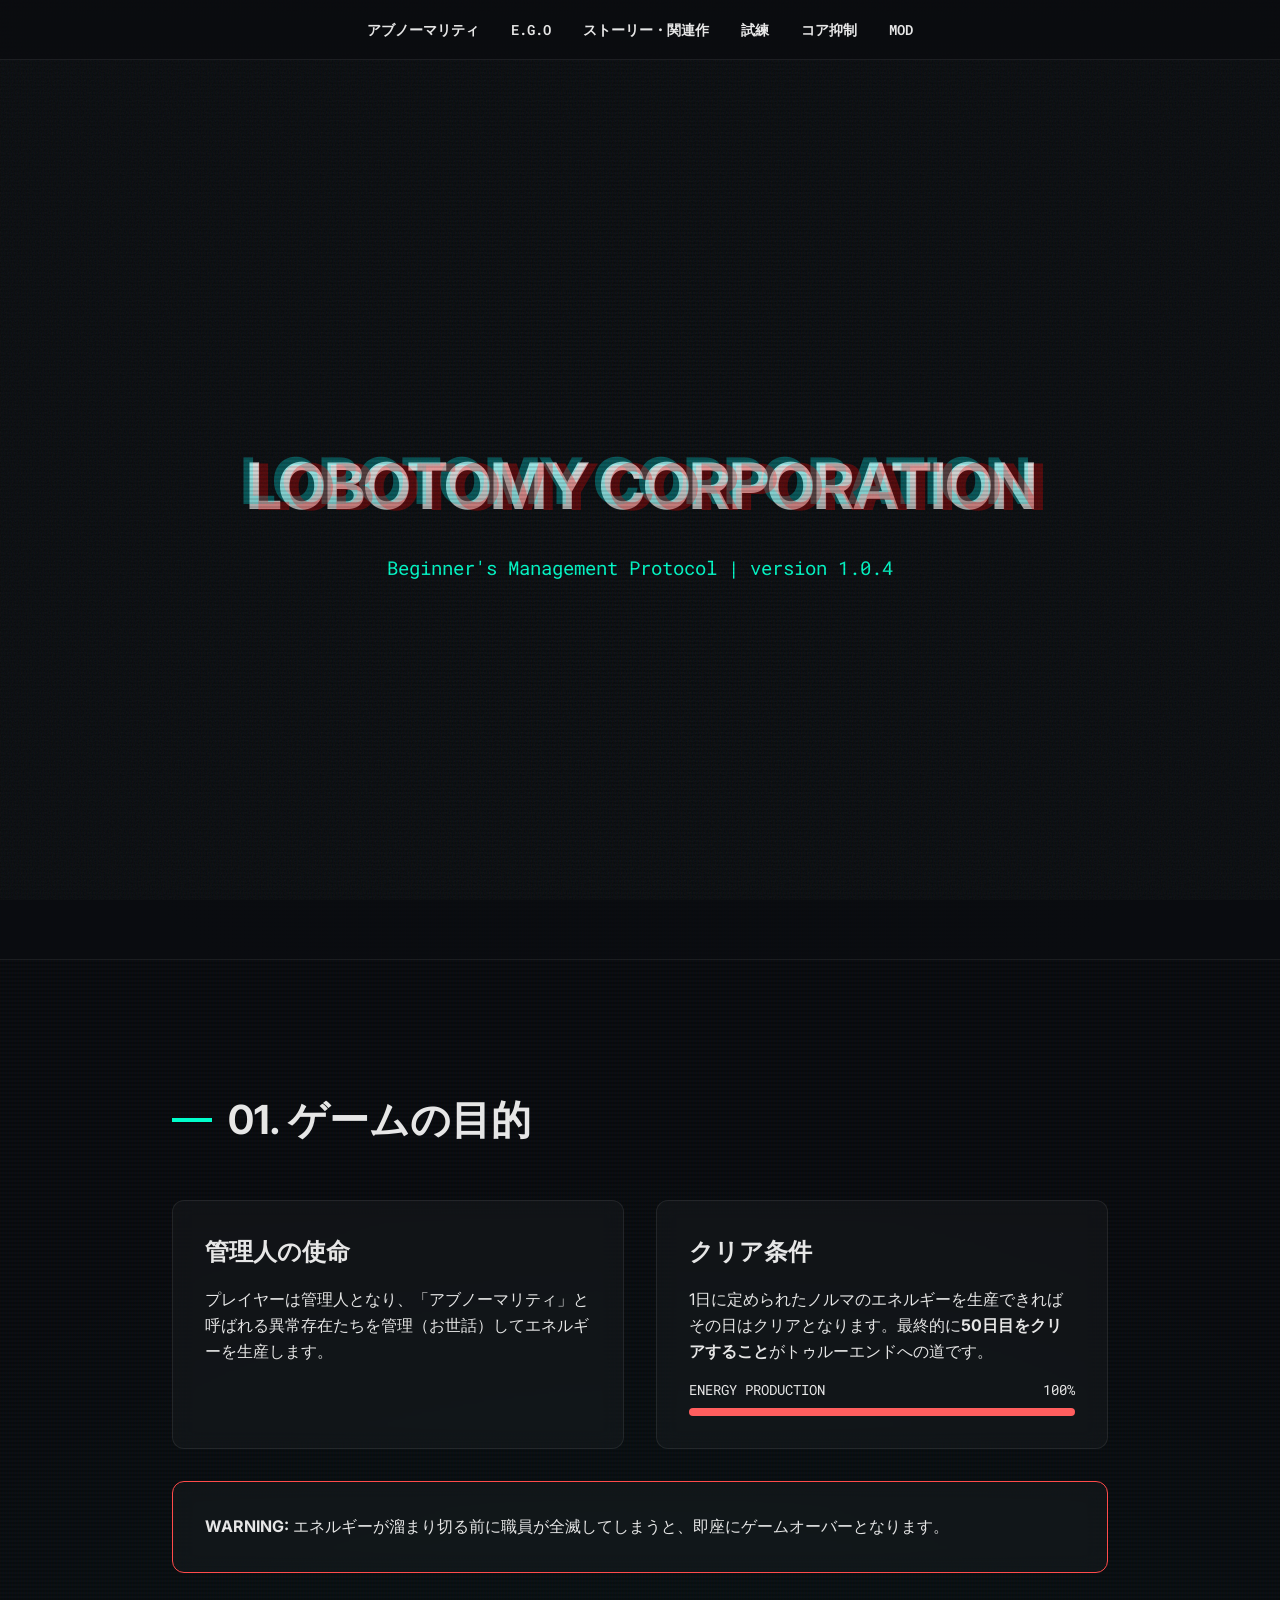
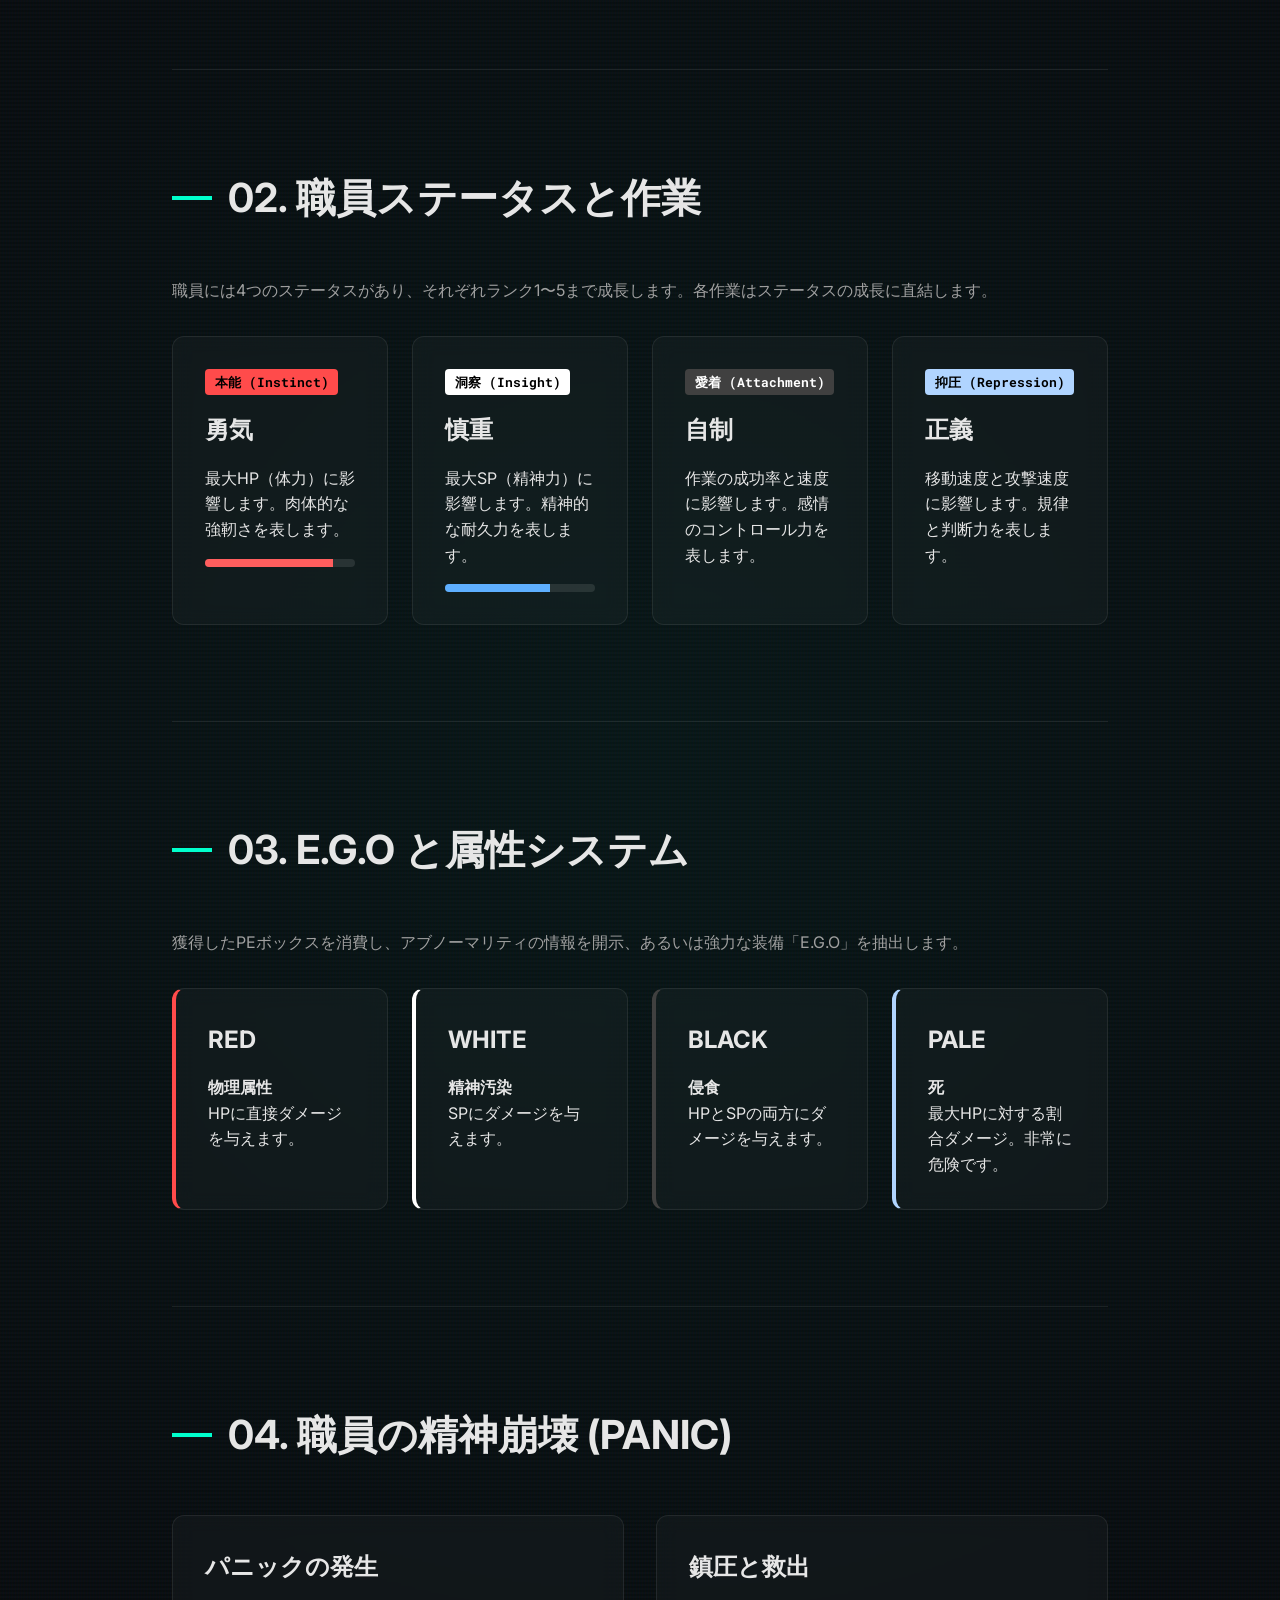
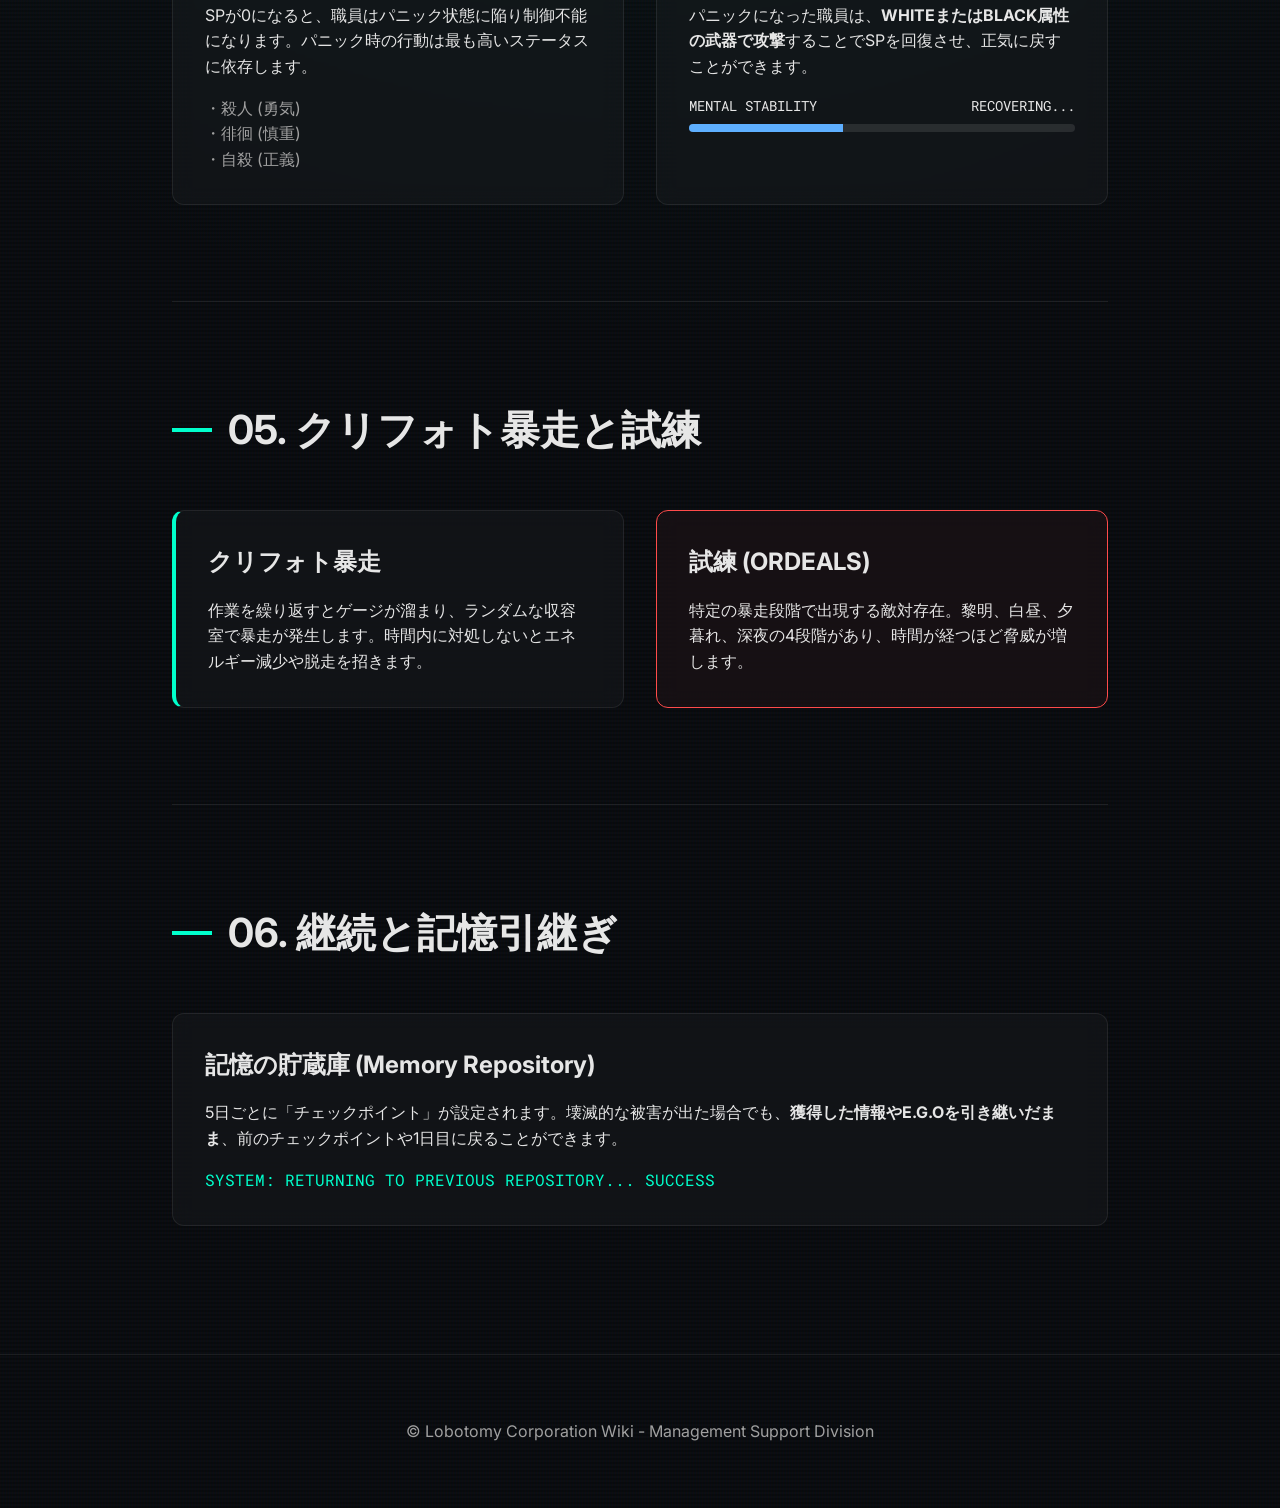
==== index.html @ da33ee10 "base" ====
<!DOCTYPE html>
<html lang="ja">
<head>
    <meta charset="UTF-8">
    <meta name="viewport" content="width=device-width, initial-scale=1.0">
    <title>Lobotomy Corporation 初心者向けガイド | 管理人ポータル</title>
    <meta name="description" content="Lobotomy Corporationの基本システムを解説する初心者向けガイド。アブノーマリティの管理、職員の育成、E.G.O装備、クリフォト暴走について学びましょう。">
    <link rel="stylesheet" href="index.css">
</head>
<body>
    <div class="scanline"></div>
    <div class="noise"></div>

    <nav class="main-nav">
        <div class="nav-container">
            <ul class="nav-list">
                <li class="nav-item has-dropdown">
                    <a href="abnormality_list.html">アブノーマリティ</a>
                    <ul class="dropdown">
                        <li><a href="abnormality_list.html#zayin">ZAYIN</a></li>
                        <li><a href="abnormality_list.html#teth">TETH</a></li>
                        <li><a href="abnormality_list.html#he">HE</a></li>
                        <li><a href="abnormality_list.html#waw">WAW</a></li>
                        <li><a href="abnormality_list.html#aleph">ALEPH</a></li>
                        <li><a href="tool_list.html">ツール型 (Tool)</a></li>
                    </ul>
                </li>
                <li class="nav-item has-dropdown">
                    <a href="ego_list.html">E.G.O</a>
                    <ul class="dropdown">
                        <li class="has-submenu">
                            <a href="ego_list.html">武器 (Weapon)</a>
                            <ul class="submenu">
                                <li><a href="ego_list.html#zayin">ZAYIN</a></li>
                                <li><a href="ego_list.html#teth">TETH</a></li>
                                <li><a href="ego_list.html#he">HE</a></li>
                                <li><a href="ego_list.html#waw">WAW</a></li>
                                <li><a href="ego_list.html#aleph">ALEPH</a></li>
                            </ul>
                        </li>
                        <li class="has-submenu">
                            <a href="ego_list.html">防具 (Armor)</a>
                            <ul class="submenu">
                                <li><a href="ego_list.html#zayin">ZAYIN</a></li>
                                <li><a href="ego_list.html#teth">TETH</a></li>
                                <li><a href="ego_list.html#he">HE</a></li>
                                <li><a href="ego_list.html#waw">WAW</a></li>
                                <li><a href="ego_list.html#aleph">ALEPH</a></li>
                            </ul>
                        </li>
                        <li><a href="ego_list.html#gift">ギフト (Gift)</a></li>
                    </ul>
                </li>
                <li class="nav-item"><a href="story.html">ストーリー・関連作</a></li>
                <li class="nav-item"><a href="ordeals.html">試練</a></li>
                <li class="nav-item"><a href="suppression.html">コア抑制</a></li>
                <li class="nav-item"><a href="mods.html">MOD</a></li>
            </ul>
        </div>
    </nav>

    <header>
        <div class="header-overlay"></div>
        <h1 class="reveal">Lobotomy Corporation</h1>
        <p class="reveal">Beginner's Management Protocol | version 1.0.4</p>
    </header>

    <main class="container">
        <!-- 1. ゲームの目的とクリア条件 -->
        <section id="objective">
            <h2 class="section-title reveal">01. ゲームの目的</h2>
            <div class="grid-2">
                <div class="card reveal">
                    <h3>管理人の使命</h3>
                    <p>プレイヤーは管理人となり、「アブノーマリティ」と呼ばれる異常存在たちを管理（お世話）してエネルギーを生産します。</p>
                </div>
                <div class="card reveal">
                    <h3>クリア条件</h3>
                    <p>1日に定められたノルマのエネルギーを生産できればその日はクリアとなります。最終的に<strong>50日目をクリアすること</strong>がトゥルーエンドへの道です。</p>
                    <div class="meter-container">
                        <div class="meter-label"><span>ENERGY PRODUCTION</span><span>100%</span></div>
                        <div class="meter-bar"><div class="meter-fill fill-hp" style="width: 100%;"></div></div>
                    </div>
                </div>
            </div>
            <div class="card reveal" style="margin-top: 2rem; border-color: var(--color-red);">
                <p><strong>WARNING:</strong> エネルギーが溜まり切る前に職員が全滅してしまうと、即座にゲームオーバーとなります。</p>
            </div>
        </section>

        <!-- 2. 職員のステータスと4つの作業 -->
        <section id="staff">
            <h2 class="section-title reveal">02. 職員ステータスと作業</h2>
            <p style="margin-bottom: 2rem; color: var(--text-secondary);">職員には4つのステータスがあり、それぞれランク1〜5まで成長します。各作業はステータスの成長に直結します。</p>
            <div class="grid-4">
                <div class="card reveal">
                    <span class="attr-tag tag-red">本能 (Instinct)</span>
                    <h3>勇気</h3>
                    <p>最大HP（体力）に影響します。肉体的な強靭さを表します。</p>
                    <div class="meter-container">
                        <div class="meter-bar"><div class="meter-fill fill-hp" data-width="85%"></div></div>
                    </div>
                </div>
                <div class="card reveal">
                    <span class="attr-tag tag-white">洞察 (Insight)</span>
                    <h3>慎重</h3>
                    <p>最大SP（精神力）に影響します。精神的な耐久力を表します。</p>
                    <div class="meter-container">
                        <div class="meter-bar"><div class="meter-fill fill-sp" data-width="70%"></div></div>
                    </div>
                </div>
                <div class="card reveal">
                    <span class="attr-tag tag-black">愛着 (Attachment)</span>
                    <h3>自制</h3>
                    <p>作業の成功率と速度に影響します。感情のコントロール力を表します。</p>
                </div>
                <div class="card reveal">
                    <span class="attr-tag tag-pale">抑圧 (Repression)</span>
                    <h3>正義</h3>
                    <p>移動速度と攻撃速度に影響します。規律と判断力を表します。</p>
                </div>
            </div>
        </section>

        <!-- 3. E.G.O（装備）と4つの属性 -->
        <section id="ego">
            <h2 class="section-title reveal">03. E.G.O と属性システム</h2>
            <p style="margin-bottom: 2rem; color: var(--text-secondary);">獲得したPEボックスを消費し、アブノーマリティの情報を開示、あるいは強力な装備「E.G.O」を抽出します。</p>
            <div class="grid-4">
                <div class="card card-attr red reveal">
                    <h3>RED</h3>
                    <p><strong>物理属性</strong><br>HPに直接ダメージを与えます。</p>
                </div>
                <div class="card card-attr white reveal">
                    <h3>WHITE</h3>
                    <p><strong>精神汚染</strong><br>SPにダメージを与えます。</p>
                </div>
                <div class="card card-attr black reveal">
                    <h3>BLACK</h3>
                    <p><strong>侵食</strong><br>HPとSPの両方にダメージを与えます。</p>
                </div>
                <div class="card card-attr pale reveal">
                    <h3>PALE</h3>
                    <p><strong>死</strong><br>最大HPに対する割合ダメージ。非常に危険です。</p>
                </div>
            </div>
        </section>

        <!-- 4. 職員のパニック -->
        <section id="panic">
            <h2 class="section-title reveal">04. 職員の精神崩壊 (PANIC)</h2>
            <div class="grid-2">
                <div class="card reveal">
                    <h3>パニックの発生</h3>
                    <p>SPが0になると、職員はパニック状態に陥り制御不能になります。パニック時の行動は最も高いステータスに依存します。</p>
                    <ul style="margin-top: 1rem; list-style: none; color: var(--text-secondary);">
                        <li>・殺人 (勇気)</li>
                        <li>・徘徊 (慎重)</li>
                        <li>・自殺 (正義)</li>
                    </ul>
                </div>
                <div class="card reveal">
                    <h3>鎮圧と救出</h3>
                    <p>パニックになった職員は、<strong>WHITEまたはBLACK属性の武器で攻撃</strong>することでSPを回復させ、正気に戻すことができます。</p>
                    <div class="meter-container">
                        <div class="meter-label"><span>MENTAL STABILITY</span><span>RECOVERING...</span></div>
                        <div class="meter-bar"><div class="meter-fill fill-sp" data-width="40%"></div></div>
                    </div>
                </div>
            </div>
        </section>

        <!-- 5. クリフォト暴走と試練 -->
        <section id="meltdown">
            <h2 class="section-title reveal">05. クリフォト暴走と試練</h2>
            <div class="grid-2">
                <div class="card reveal" style="border-left: 4px solid var(--accent-color);">
                    <h3>クリフォト暴走</h3>
                    <p>作業を繰り返すとゲージが溜まり、ランダムな収容室で暴走が発生します。時間内に対処しないとエネルギー減少や脱走を招きます。</p>
                </div>
                <div class="card reveal" style="background: rgba(255, 100, 100, 0.05); border-color: var(--color-red);">
                    <h3>試練 (ORDEALS)</h3>
                    <p>特定の暴走段階で出現する敵対存在。黎明、白昼、夕暮れ、深夜の4段階があり、時間が経つほど脅威が増します。</p>
                </div>
            </div>
        </section>

        <!-- 6. チェックポイント機能 -->
        <section id="checkpoint" style="border-bottom: none;">
            <h2 class="section-title reveal">06. 継続と記憶引継ぎ</h2>
            <div class="card reveal">
                <h3>記憶の貯蔵庫 (Memory Repository)</h3>
                <p>5日ごとに「チェックポイント」が設定されます。壊滅的な被害が出た場合でも、<strong>獲得した情報やE.G.Oを引き継いだまま</strong>、前のチェックポイントや1日目に戻ることができます。</p>
                <p style="margin-top: 1rem; color: var(--accent-color); font-family: var(--font-mono);">SYSTEM: RETURNING TO PREVIOUS REPOSITORY... SUCCESS</p>
            </div>
        </section>
    </main>

    <footer style="padding: 4rem; text-align: center; color: var(--text-secondary); border-top: 1px solid var(--glass-border);">
        <p>&copy; Lobotomy Corporation Wiki - Management Support Division</p>
    </footer>

    <script src="main.js"></script>
</body>
</html>
---- index.css ----
@import url('https://fonts.googleapis.com/css2?family=Inter:wght@300;400;600;700&family=Roboto+Mono:wght@400;500&display=swap');

:root {
    --bg-color: #0a0c10;
    --surface-color: rgba(20, 22, 28, 0.8);
    --border-color: rgba(255, 255, 255, 0.1);
    --text-primary: #e6e6e6;
    --text-secondary: #a0a0a0;
    --accent-color: #00ffcc; /* Corporate Teal */
    
    /* Attribute Colors */
    --color-red: #ff4b4b;
    --color-white: #ffffff;
    --color-black: #404040;
    --color-pale: #b0d4ff;
    
    /* Status Colors */
    --color-hp: #ff5e5e;
    --color-sp: #5eafff;
    --color-work-success: #5effa4;
    
    --font-sans: 'Inter', sans-serif;
    --font-mono: 'Roboto Mono', monospace;
    
    --transition-fast: 0.2s ease;
    --transition-slow: 0.5s ease;
    
    --glass-bg: rgba(255, 255, 255, 0.03);
    --glass-border: rgba(255, 255, 255, 0.08);
}

* {
    margin: 0;
    padding: 0;
    box-sizing: border-box;
}

body {
    background-color: var(--bg-color);
    color: var(--text-primary);
    font-family: var(--font-sans);
    line-height: 1.6;
    overflow-x: hidden;
    padding-top: 60px; /* Offset for fixed nav */
    background-image: 
        radial-gradient(circle at 50% 50%, rgba(0, 255, 204, 0.05) 0%, transparent 50%),
        linear-gradient(rgba(18, 16, 16, 0) 50%, rgba(0, 0, 0, 0.25) 50%),
        linear-gradient(90deg, rgba(255, 0, 0, 0.03), rgba(0, 255, 0, 0.01), rgba(0, 0, 255, 0.03));
    background-size: 100% 100%, 100% 4px, 3px 100%;
}

/* Scrollbar Customization */
::-webkit-scrollbar {
    width: 6px;
}
::-webkit-scrollbar-track {
    background: var(--bg-color);
}
::-webkit-scrollbar-thumb {
    background: var(--glass-border);
    border-radius: 10px;
}
::-webkit-scrollbar-thumb:hover {
    background: var(--accent-color);
}

.container {
    max-width: 1000px;
    margin: 0 auto;
    padding: 2rem;
}

/* Header & Navigation */
.main-nav {
    position: fixed;
    top: 0;
    left: 0;
    width: 100%;
    height: 60px;
    background: rgba(10, 12, 16, 0.8);
    backdrop-filter: blur(15px);
    border-bottom: 1px solid var(--glass-border);
    z-index: 1000;
}

.nav-container {
    max-width: 1200px;
    margin: 0 auto;
    height: 100%;
    display: flex;
    justify-content: center;
    align-items: center;
}

.nav-list {
    display: flex;
    list-style: none;
    gap: 2rem;
}

.nav-item {
    position: relative;
}

.nav-item > a {
    color: var(--text-primary);
    text-decoration: none;
    font-size: 0.9rem;
    font-weight: 600;
    font-family: var(--font-mono);
    text-transform: uppercase;
    transition: var(--transition-fast);
    padding: 1rem 0;
    display: block;
}

.nav-item:hover > a {
    color: var(--accent-color);
}

/* Dropdown Menu */
.dropdown {
    position: absolute;
    top: 100%;
    left: 0;
    background: var(--surface-color);
    border: 1px solid var(--glass-border);
    min-width: 200px;
    list-style: none;
    opacity: 0;
    visibility: hidden;
    transform: translateY(10px);
    transition: all 0.3s ease;
    border-radius: 4px;
    box-shadow: 0 10px 30px rgba(0,0,0,0.5);
}

.nav-item:hover .dropdown {
    opacity: 1;
    visibility: visible;
    transform: translateY(0);
}

.dropdown li {
    position: relative;
}

.dropdown a {
    color: var(--text-primary);
    text-decoration: none;
    padding: 0.8rem 1.2rem;
    display: block;
    font-size: 0.85rem;
    border-bottom: 1px solid rgba(255, 255, 255, 0.05);
    transition: var(--transition-fast);
}

.dropdown a:hover {
    background: rgba(255, 255, 255, 0.05);
    color: var(--accent-color);
}

/* Nested Submenu */
.submenu {
    position: absolute;
    top: 0;
    left: 100%;
    background: var(--surface-color);
    border: 1px solid var(--glass-border);
    min-width: 150px;
    list-style: none;
    opacity: 0;
    visibility: hidden;
    transform: translateX(10px);
    transition: all 0.3s ease;
    border-radius: 4px;
}

.has-submenu:hover .submenu {
    opacity: 1;
    visibility: visible;
    transform: translateX(0);
}

.has-submenu > a::after {
    content: '▶';
    font-size: 0.6rem;
    margin-left: 0.5rem;
    float: right;
    margin-top: 2px;
}

/* Data Tables */
.data-table-container {
    margin-top: 2rem;
    overflow-x: auto;
    border: 1px solid var(--glass-border);
    border-radius: 8px;
    background: var(--surface-color);
}

.data-table {
    width: 100%;
    border-collapse: collapse;
    font-size: 0.9rem;
}

.data-table th, .data-table td {
    padding: 1.2rem;
    text-align: left;
    border-bottom: 1px solid var(--glass-border);
}

.data-table th {
    background: rgba(255, 255, 255, 0.03);
    color: var(--accent-color);
    font-family: var(--font-mono);
    text-transform: uppercase;
    font-size: 0.75rem;
    letter-spacing: 1px;
}

.data-table tr:hover {
    background: rgba(255, 255, 255, 0.02);
}

/* Risk Level Headers */
.risk-header {
    padding: 0.5rem 1rem;
    border-radius: 4px;
    font-weight: bold;
    font-family: var(--font-mono);
    display: inline-block;
    margin-bottom: 1rem;
    font-size: 1.2rem;
}

.zayin { color: #5effa4; border-bottom: 2px solid #5effa4; }
.teth { color: #5eafff; border-bottom: 2px solid #5eafff; }
.he { color: #fff45e; border-bottom: 2px solid #fff45e; }
.waw { color: #d05eff; border-bottom: 2px solid #d05eff; }
.aleph { color: #ff5e5e; border-bottom: 2px solid #ff5e5e; }

/* Attribute Colors in Tables */
.attr-text-red { color: var(--color-red); font-weight: bold; }
.attr-text-white { color: var(--color-white); font-weight: bold; }
.attr-text-black { color: #888; font-weight: bold; } /* Slightly lighter for readability */
.attr-text-pale { color: var(--color-pale); font-weight: bold; }

header {
    height: 100vh;
    display: flex;
    flex-direction: column;
    justify-content: center;
    align-items: center;
    text-align: center;
    border-bottom: 1px solid var(--glass-border);
    position: relative;
    overflow: hidden;
}

.header-overlay {
    position: absolute;
    top: 0;
    left: 0;
    width: 100%;
    height: 100%;
    background: radial-gradient(circle at center, transparent 0%, var(--bg-color) 80%);
    z-index: 1;
}

header h1 {
    font-size: 4rem;
    font-weight: 700;
    letter-spacing: -2px;
    margin-bottom: 1rem;
    z-index: 2;
    background: linear-gradient(to bottom, #fff, #888);
    -webkit-background-clip: text;
    -webkit-text-fill-color: transparent;
    text-transform: uppercase;
}

header p {
    font-family: var(--font-mono);
    color: var(--accent-color);
    font-size: 1.2rem;
    z-index: 2;
    opacity: 0.8;
}

/* Sections */
section {
    padding: 6rem 0;
    border-bottom: 1px solid var(--glass-border);
}

.section-title {
    font-size: 2.5rem;
    margin-bottom: 3rem;
    display: flex;
    align-items: center;
    gap: 1rem;
}

.section-title::before {
    content: '';
    display: block;
    width: 40px;
    height: 4px;
    background: var(--accent-color);
}

/* Grid Layouts */
.grid-2 {
    display: grid;
    grid-template-columns: 1fr 1fr;
    gap: 2rem;
}

.grid-4 {
    display: grid;
    grid-template-columns: repeat(auto-fit, minmax(200px, 1fr));
    gap: 1.5rem;
}

/* Premium Cards */
.card {
    background: var(--glass-bg);
    border: 1px solid var(--glass-border);
    border-radius: 12px;
    padding: 2rem;
    position: relative;
    transition: var(--transition-fast);
    backdrop-filter: blur(10px);
}

.card:hover {
    border-color: var(--accent-color);
    transform: translateY(-5px);
    box-shadow: 0 10px 30px rgba(0, 0, 0, 0.5);
}

.card h3 {
    margin-bottom: 1rem;
    font-size: 1.5rem;
    color: var(--text-primary);
}

/* Attribute-specific cards */
.card-attr {
    border-left: 4px solid var(--attr-color);
}

.card-attr.red { --attr-color: var(--color-red); }
.card-attr.white { --attr-color: var(--color-white); }
.card-attr.black { --attr-color: var(--color-black); }
.card-attr.pale { --attr-color: var(--color-pale); }

.attr-tag {
    display: inline-block;
    padding: 0.2rem 0.6rem;
    border-radius: 4px;
    font-size: 0.8rem;
    font-weight: bold;
    font-family: var(--font-mono);
    margin-bottom: 1rem;
}

.tag-red { background: var(--color-red); color: #000; }
.tag-white { background: var(--color-white); color: #000; }
.tag-black { background: var(--color-black); color: #fff; }
.tag-pale { background: var(--color-pale); color: #000; }

/* Status Meters */
.meter-container {
    margin-top: 1rem;
}

.meter-label {
    display: flex;
    justify-content: space-between;
    font-size: 0.85rem;
    margin-bottom: 0.4rem;
    font-family: var(--font-mono);
}

.meter-bar {
    height: 8px;
    background: rgba(255, 255, 255, 0.1);
    border-radius: 4px;
    overflow: hidden;
}

.meter-fill {
    height: 100%;
    width: 0;
    transition: width 1.5s cubic-bezier(0.19, 1, 0.22, 1);
}

.fill-hp { background: var(--color-hp); }
.fill-sp { background: var(--color-sp); }

/* Decorative Elements */
.scanline {
    position: fixed;
    top: 0;
    left: 0;
    width: 100%;
    height: 100%;
    background: linear-gradient(rgba(18, 16, 16, 0) 50%, rgba(0, 0, 0, 0.1) 50%), linear-gradient(90deg, rgba(255, 0, 0, 0.02), rgba(0, 255, 0, 0.01), rgba(0, 0, 255, 0.02));
    background-size: 100% 4px, 3px 100%;
    pointer-events: none;
    z-index: 100;
}

.noise {
    position: fixed;
    top: 0;
    left: 0;
    width: 100%;
    height: 100%;
    background-image: url('[data-uri]');
    pointer-events: none;
    z-index: 99;
}

/* Animations */
@keyframes fadeIn {
    from { opacity: 0; transform: translateY(20px); }
    to { opacity: 1; transform: translateY(0); }
}

.reveal {
    opacity: 0;
    transition: all 0.8s ease;
}

.reveal.active {
    opacity: 1;
    transform: translateY(0);
}

/* Media Queries */
@media (max-width: 768px) {
    .grid-2 {
        grid-template-columns: 1fr;
    }
    header h1 {
        font-size: 2.5rem;
    }
}
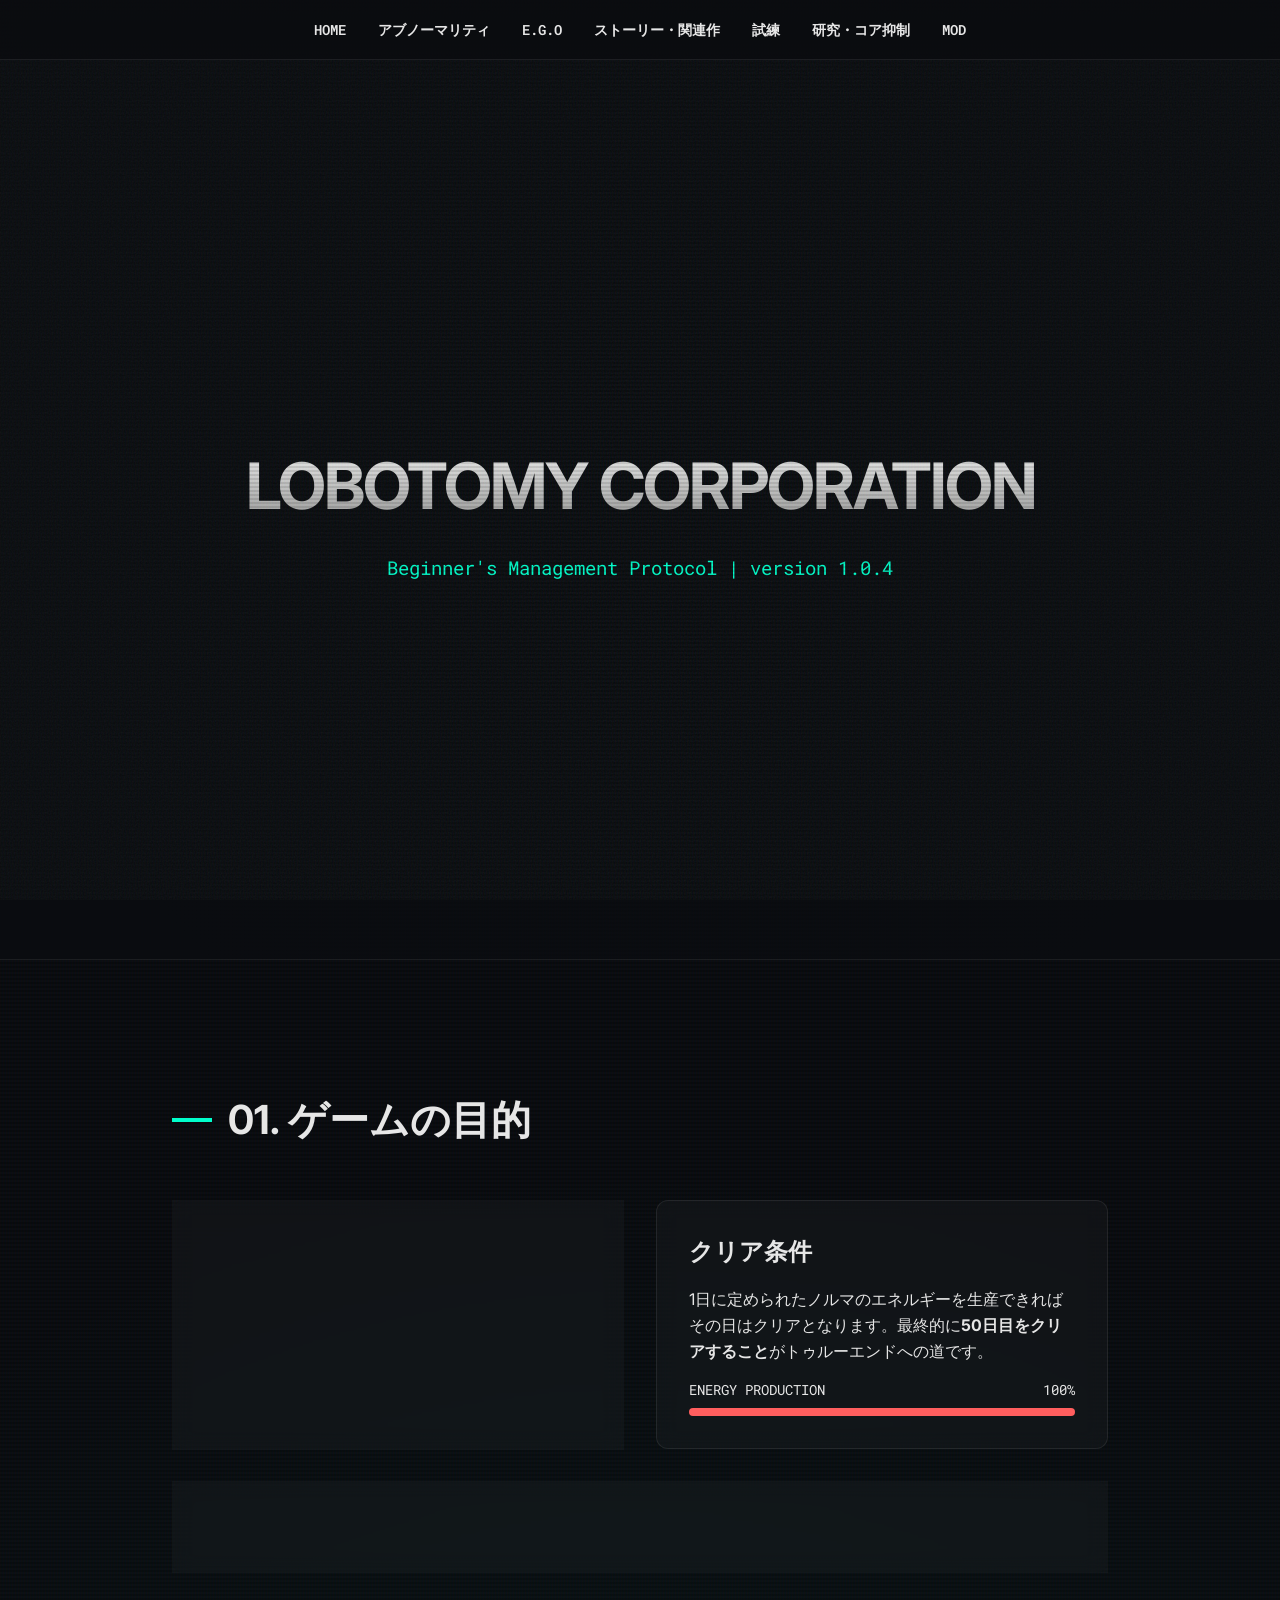
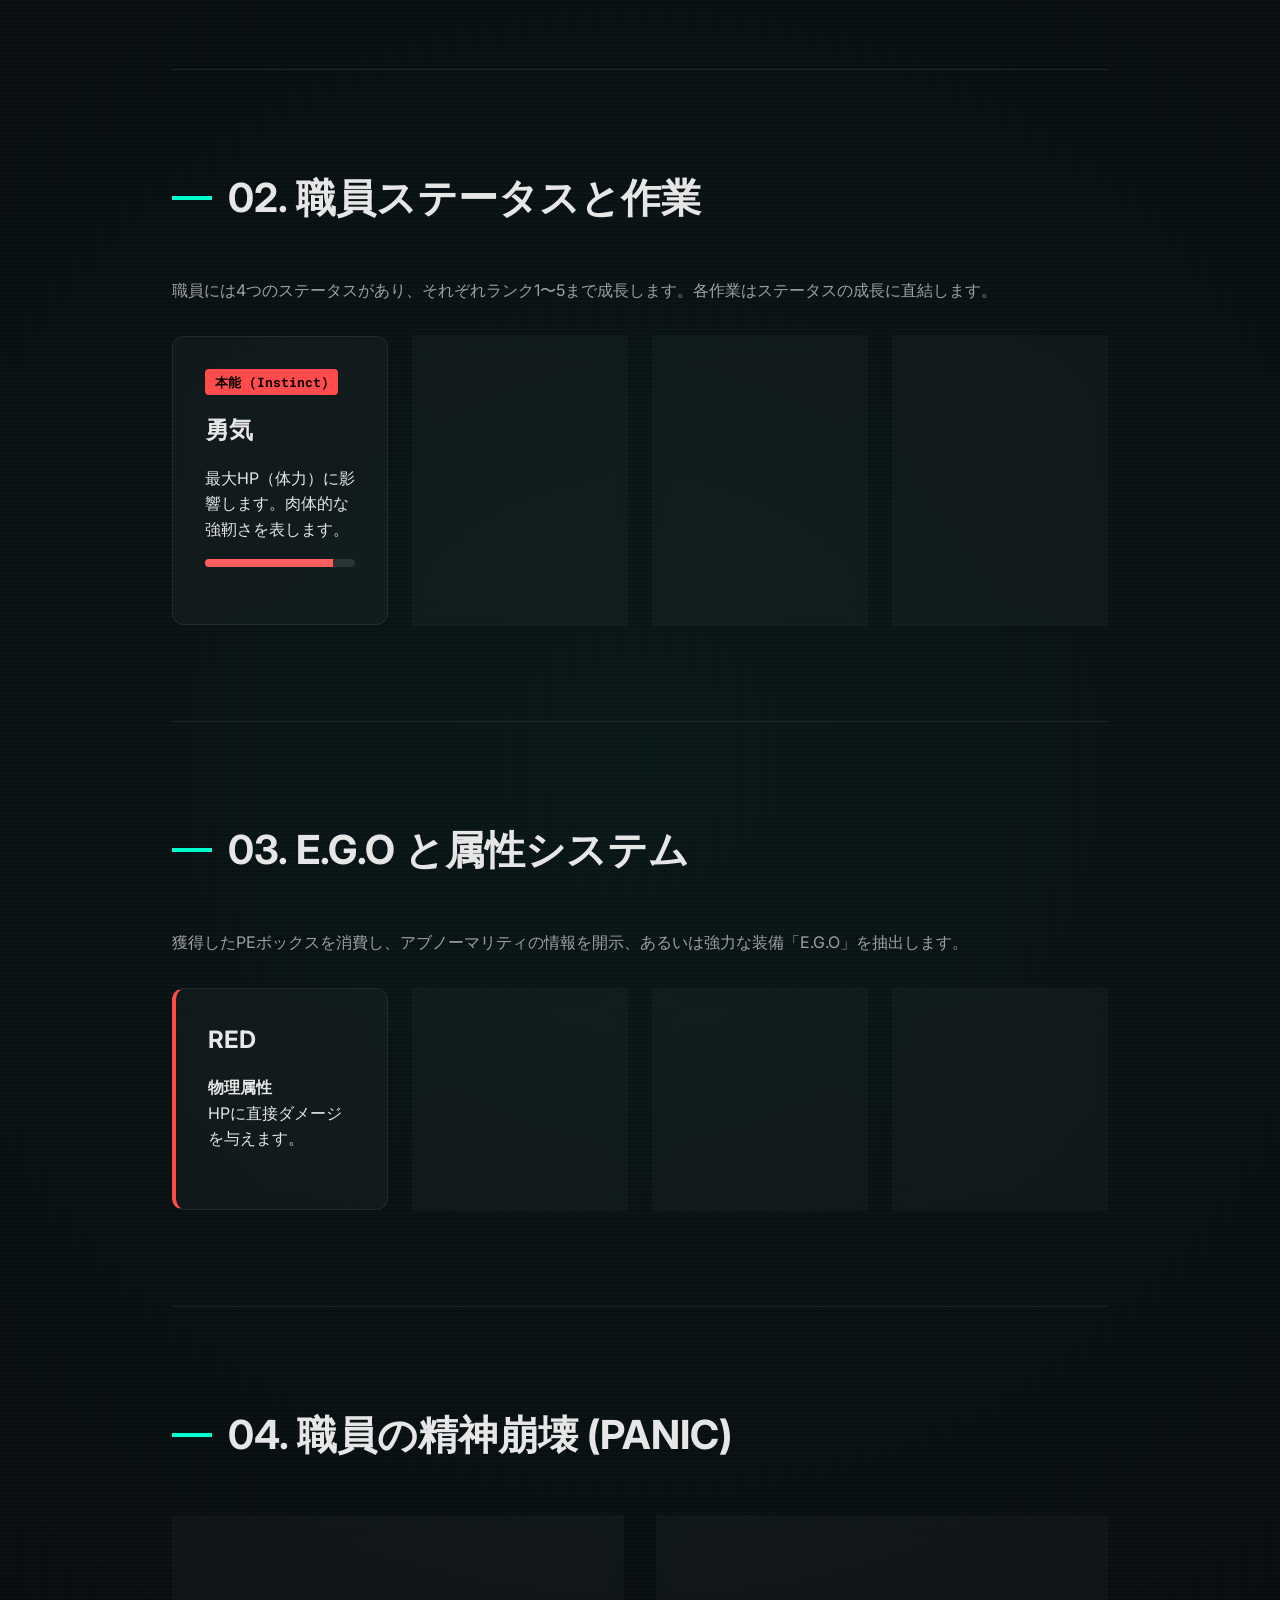
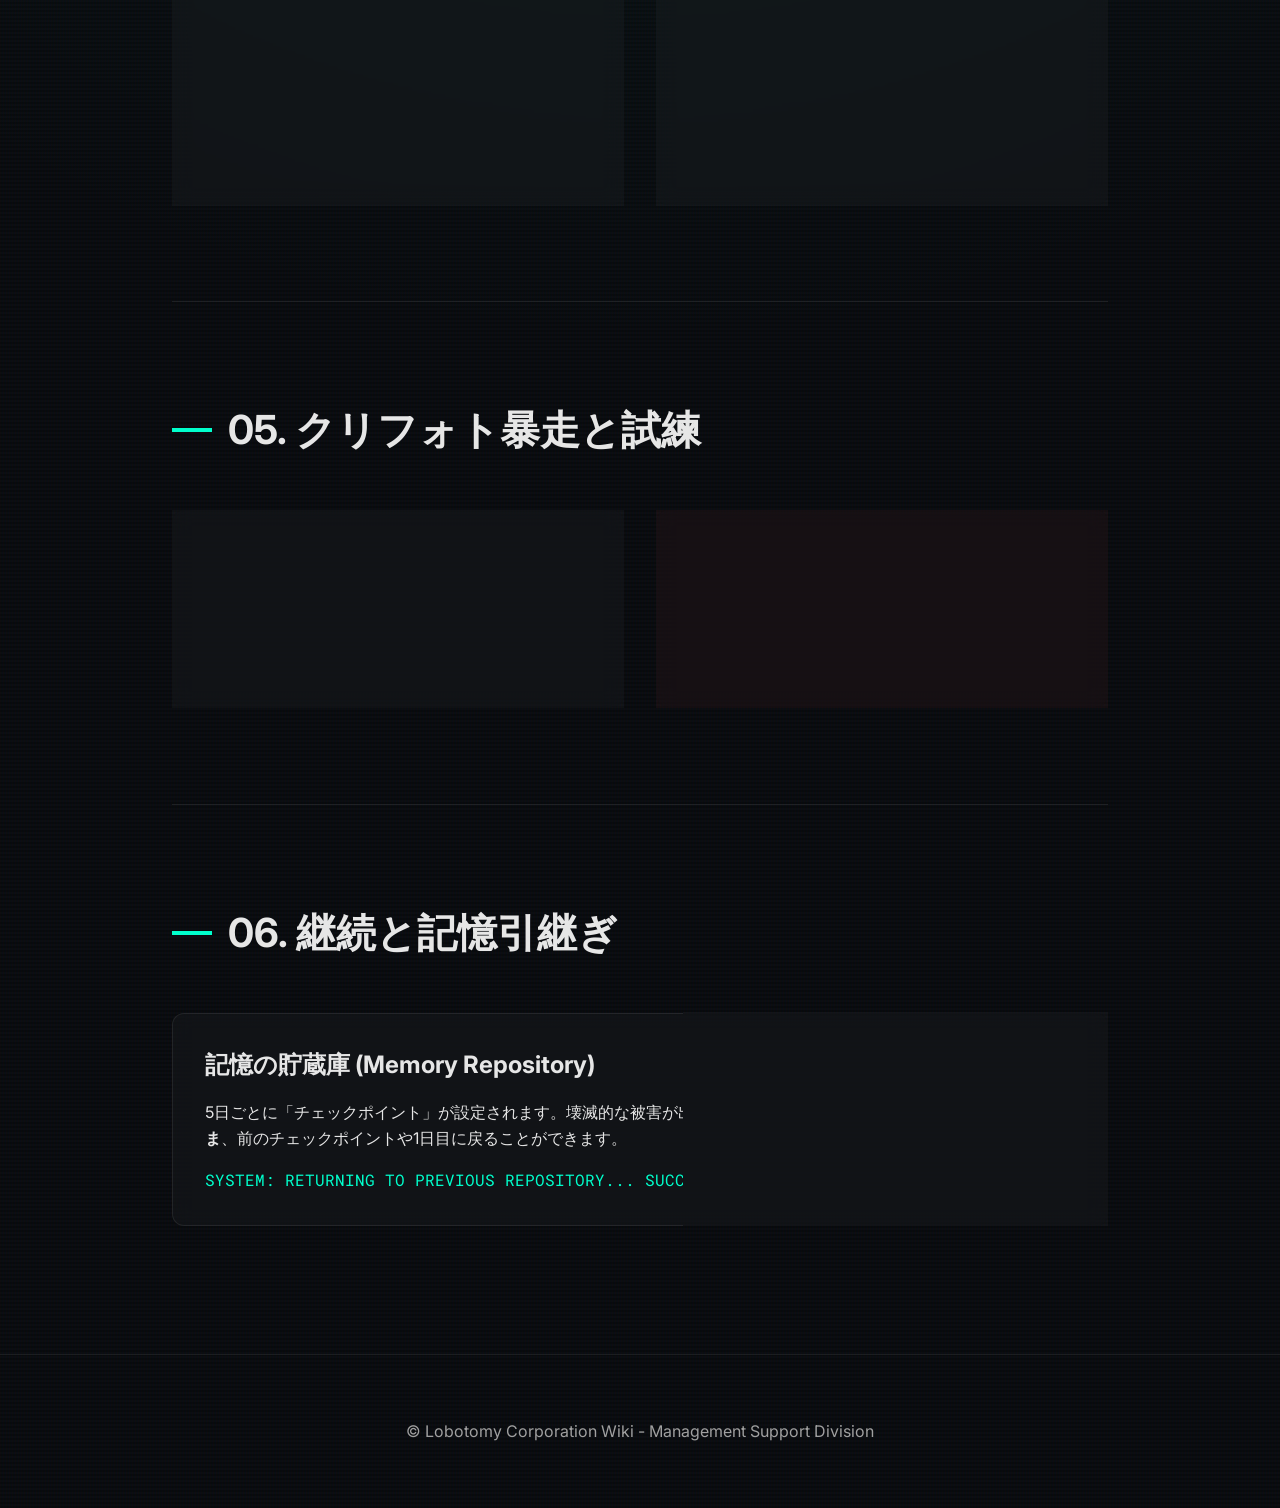
==== commit 691db429: "set" ====
--- a/index.html
+++ b/index.html
@@ -14,46 +14,28 @@
     <nav class="main-nav">
         <div class="nav-container">
             <ul class="nav-list">
+                <li class="nav-item"><a href="index.html">HOME</a></li>
                 <li class="nav-item has-dropdown">
-                    <a href="abnormality_list.html">アブノーマリティ</a>
+                    <a href="abnormality_zayin.html">アブノーマリティ</a>
                     <ul class="dropdown">
-                        <li><a href="abnormality_list.html#zayin">ZAYIN</a></li>
-                        <li><a href="abnormality_list.html#teth">TETH</a></li>
-                        <li><a href="abnormality_list.html#he">HE</a></li>
-                        <li><a href="abnormality_list.html#waw">WAW</a></li>
-                        <li><a href="abnormality_list.html#aleph">ALEPH</a></li>
+                        <li><a href="abnormality_zayin.html">ZAYIN</a></li>
+                        <li><a href="abnormality_teth.html">TETH</a></li>
+                        <li><a href="abnormality_he.html">HE</a></li>
+                        <li><a href="abnormality_waw.html">WAW</a></li>
+                        <li><a href="abnormality_aleph.html">ALEPH</a></li>
                         <li><a href="tool_list.html">ツール型 (Tool)</a></li>
                     </ul>
                 </li>
                 <li class="nav-item has-dropdown">
                     <a href="ego_list.html">E.G.O</a>
                     <ul class="dropdown">
-                        <li class="has-submenu">
-                            <a href="ego_list.html">武器 (Weapon)</a>
-                            <ul class="submenu">
-                                <li><a href="ego_list.html#zayin">ZAYIN</a></li>
-                                <li><a href="ego_list.html#teth">TETH</a></li>
-                                <li><a href="ego_list.html#he">HE</a></li>
-                                <li><a href="ego_list.html#waw">WAW</a></li>
-                                <li><a href="ego_list.html#aleph">ALEPH</a></li>
-                            </ul>
-                        </li>
-                        <li class="has-submenu">
-                            <a href="ego_list.html">防具 (Armor)</a>
-                            <ul class="submenu">
-                                <li><a href="ego_list.html#zayin">ZAYIN</a></li>
-                                <li><a href="ego_list.html#teth">TETH</a></li>
-                                <li><a href="ego_list.html#he">HE</a></li>
-                                <li><a href="ego_list.html#waw">WAW</a></li>
-                                <li><a href="ego_list.html#aleph">ALEPH</a></li>
-                            </ul>
-                        </li>
-                        <li><a href="ego_list.html#gift">ギフト (Gift)</a></li>
+                        <li><a href="gift_list.html">ギフト (Gift)</a></li>
+                        <li><a href="ego_list.html">装備 (Equipment)</a></li>
                     </ul>
                 </li>
                 <li class="nav-item"><a href="story.html">ストーリー・関連作</a></li>
                 <li class="nav-item"><a href="ordeals.html">試練</a></li>
-                <li class="nav-item"><a href="suppression.html">コア抑制</a></li>
+                <li class="nav-item"><a href="suppression.html">研究・コア抑制</a></li>
                 <li class="nav-item"><a href="mods.html">MOD</a></li>
             </ul>
         </div>
--- a/index.css
+++ b/index.css
@@ -12,7 +12,7 @@
     --color-red: #ff4b4b;
     --color-white: #ffffff;
     --color-black: #404040;
-    --color-pale: #b0d4ff;
+    --color-pale: #00e5ff; /* Cyan/Blue for PALE */
     
     /* Status Colors */
     --color-hp: #ff5e5e;
@@ -224,6 +224,16 @@
     background: rgba(255, 255, 255, 0.02);
 }
 
+.bug-note {
+    margin-top: 1rem;
+    padding: 0.8rem 1rem;
+    background: rgba(255, 50, 50, 0.1);
+    border-left: 3px solid #ff3333;
+    font-size: 0.9rem;
+    color: #ffcccc;
+    border-radius: 0 4px 4px 0;
+}
+
 /* Risk Level Headers */
 .risk-header {
     padding: 0.5rem 1rem;
@@ -240,6 +250,26 @@
 .he { color: #fff45e; border-bottom: 2px solid #fff45e; }
 .waw { color: #d05eff; border-bottom: 2px solid #d05eff; }
 .aleph { color: #ff5e5e; border-bottom: 2px solid #ff5e5e; }
+
+/* Risk Level Text Colors */
+.text-zayin { color: #5effa4; font-weight: bold; font-family: var(--font-mono); }
+.text-teth { color: #5eafff; font-weight: bold; font-family: var(--font-mono); }
+.text-he { color: #fff45e; font-weight: bold; font-family: var(--font-mono); }
+.text-waw { color: #d05eff; font-weight: bold; font-family: var(--font-mono); }
+.text-aleph { color: #ff5e5e; font-weight: bold; font-family: var(--font-mono); }
+
+/* Risk Level Backgrounds */
+.bg-zayin { background: rgba(94, 255, 164, 0.15) !important; border-left: 3px solid #5effa4; }
+.bg-teth { background: rgba(94, 175, 255, 0.15) !important; border-left: 3px solid #5eafff; }
+.bg-he { background: rgba(255, 244, 94, 0.15) !important; border-left: 3px solid #fff45e; }
+.bg-waw { background: rgba(208, 94, 255, 0.15) !important; border-left: 3px solid #d05eff; }
+.bg-aleph { background: rgba(255, 94, 94, 0.15) !important; border-left: 3px solid #ff5e5e; }
+
+/* Half-and-Half Backgrounds for Upgraded Weapons */
+.bg-half-he-waw { background: linear-gradient(135deg, rgba(255, 244, 94, 0.1) 50%, rgba(208, 94, 255, 0.15) 50%) !important; }
+.bg-half-waw-aleph { background: linear-gradient(135deg, rgba(208, 94, 255, 0.1) 50%, rgba(255, 94, 94, 0.15) 50%) !important; }
+.bg-half-he-aleph { background: linear-gradient(135deg, rgba(255, 244, 94, 0.1) 50%, rgba(255, 94, 94, 0.15) 50%) !important; }
+.bg-half-teth-he { background: linear-gradient(135deg, rgba(94, 175, 255, 0.1) 50%, rgba(255, 244, 94, 0.15) 50%) !important; }
 
 /* Attribute Colors in Tables */
 .attr-text-red { color: var(--color-red); font-weight: bold; }
@@ -371,6 +401,25 @@
 .tag-white { background: var(--color-white); color: #000; }
 .tag-black { background: var(--color-black); color: #fff; }
 .tag-pale { background: var(--color-pale); color: #000; }
+
+/* Risk Level Tags */
+.tag-zayin, .tag-teth, .tag-he, .tag-waw, .tag-aleph {
+    display: inline-block;
+    padding: 0.2rem 0.6rem;
+    font-weight: bold;
+    font-family: var(--font-mono);
+    text-transform: uppercase;
+    border-radius: 4px;
+    color: #000;
+    margin: 0.2rem 0.6rem;
+    letter-spacing: 1px;
+    vertical-align: middle;
+}
+.tag-zayin { background: #00ff00; }
+.tag-teth { background: #0088ff; }
+.tag-he { background: #ffff00; }
+.tag-waw { background: #9900ff; color: #fff; }
+.tag-aleph { background: #ff0000; color: #fff; }
 
 /* Status Meters */
 .meter-container {
